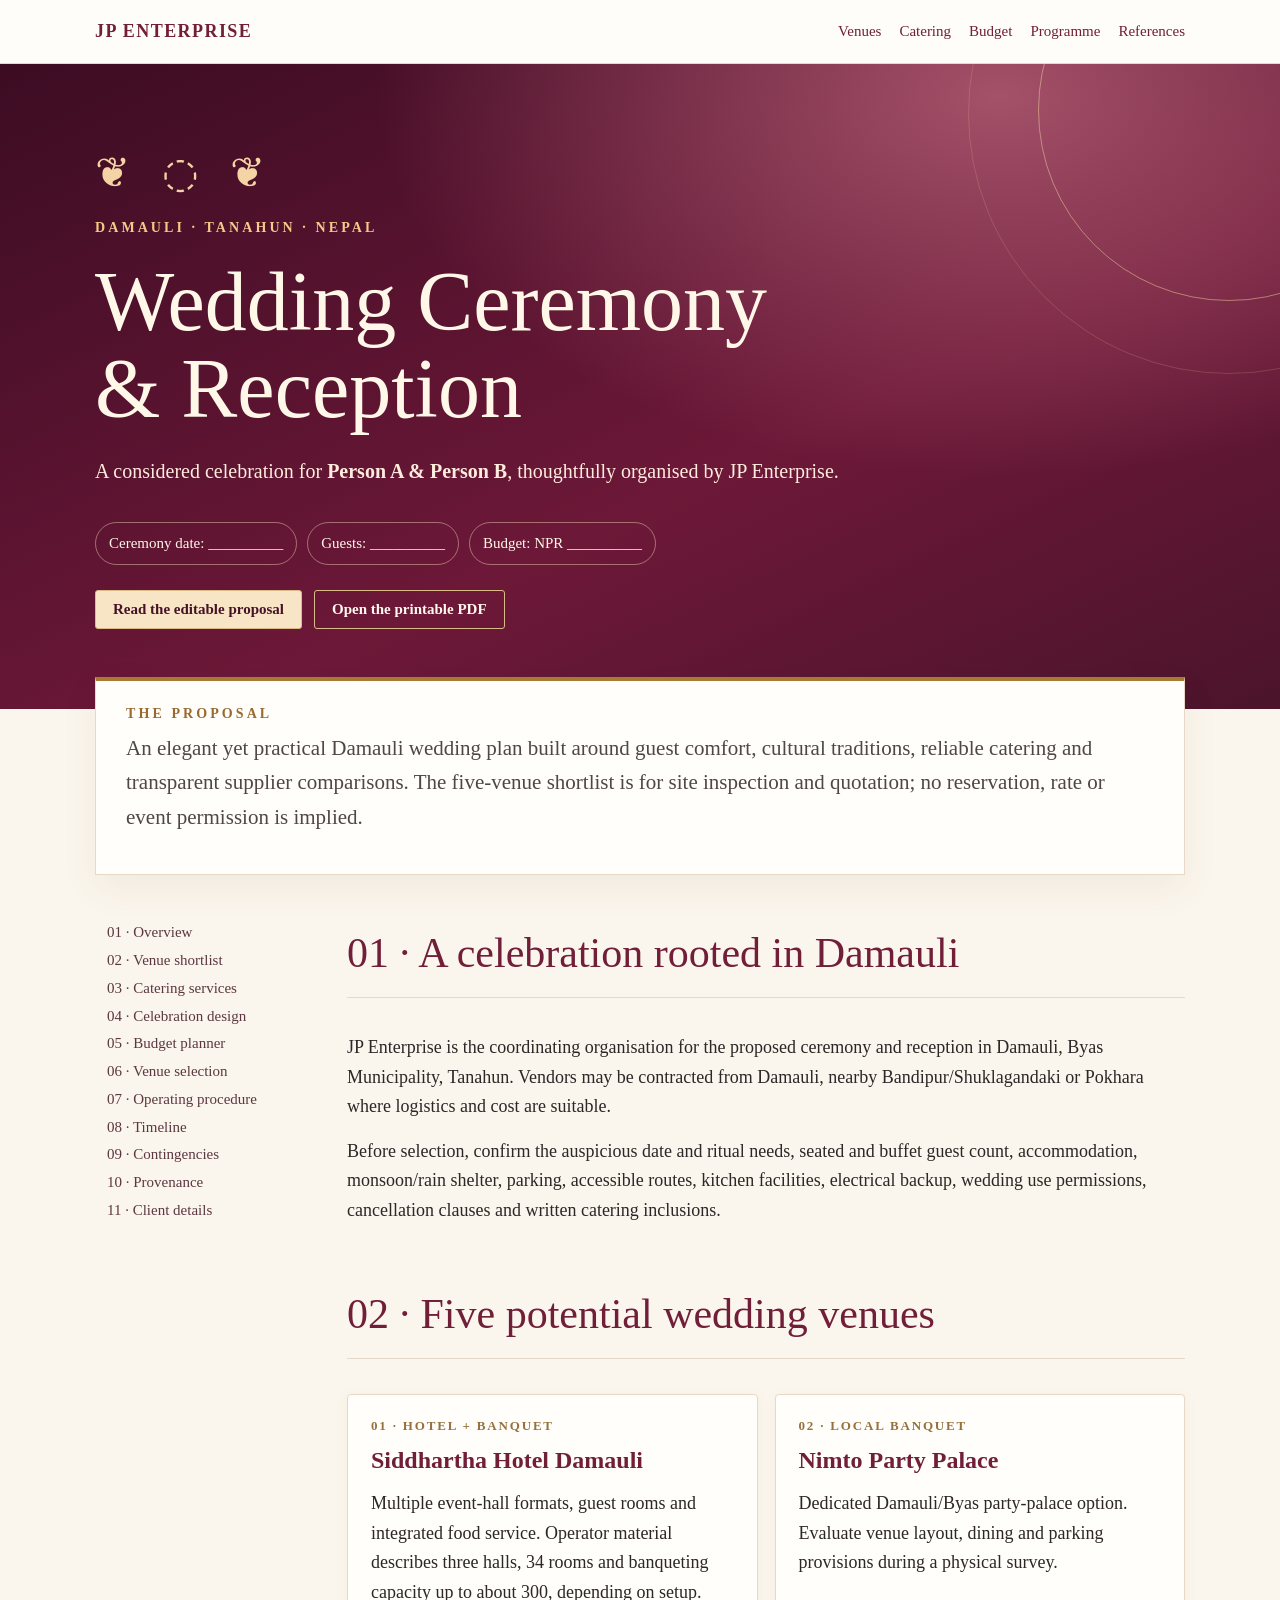
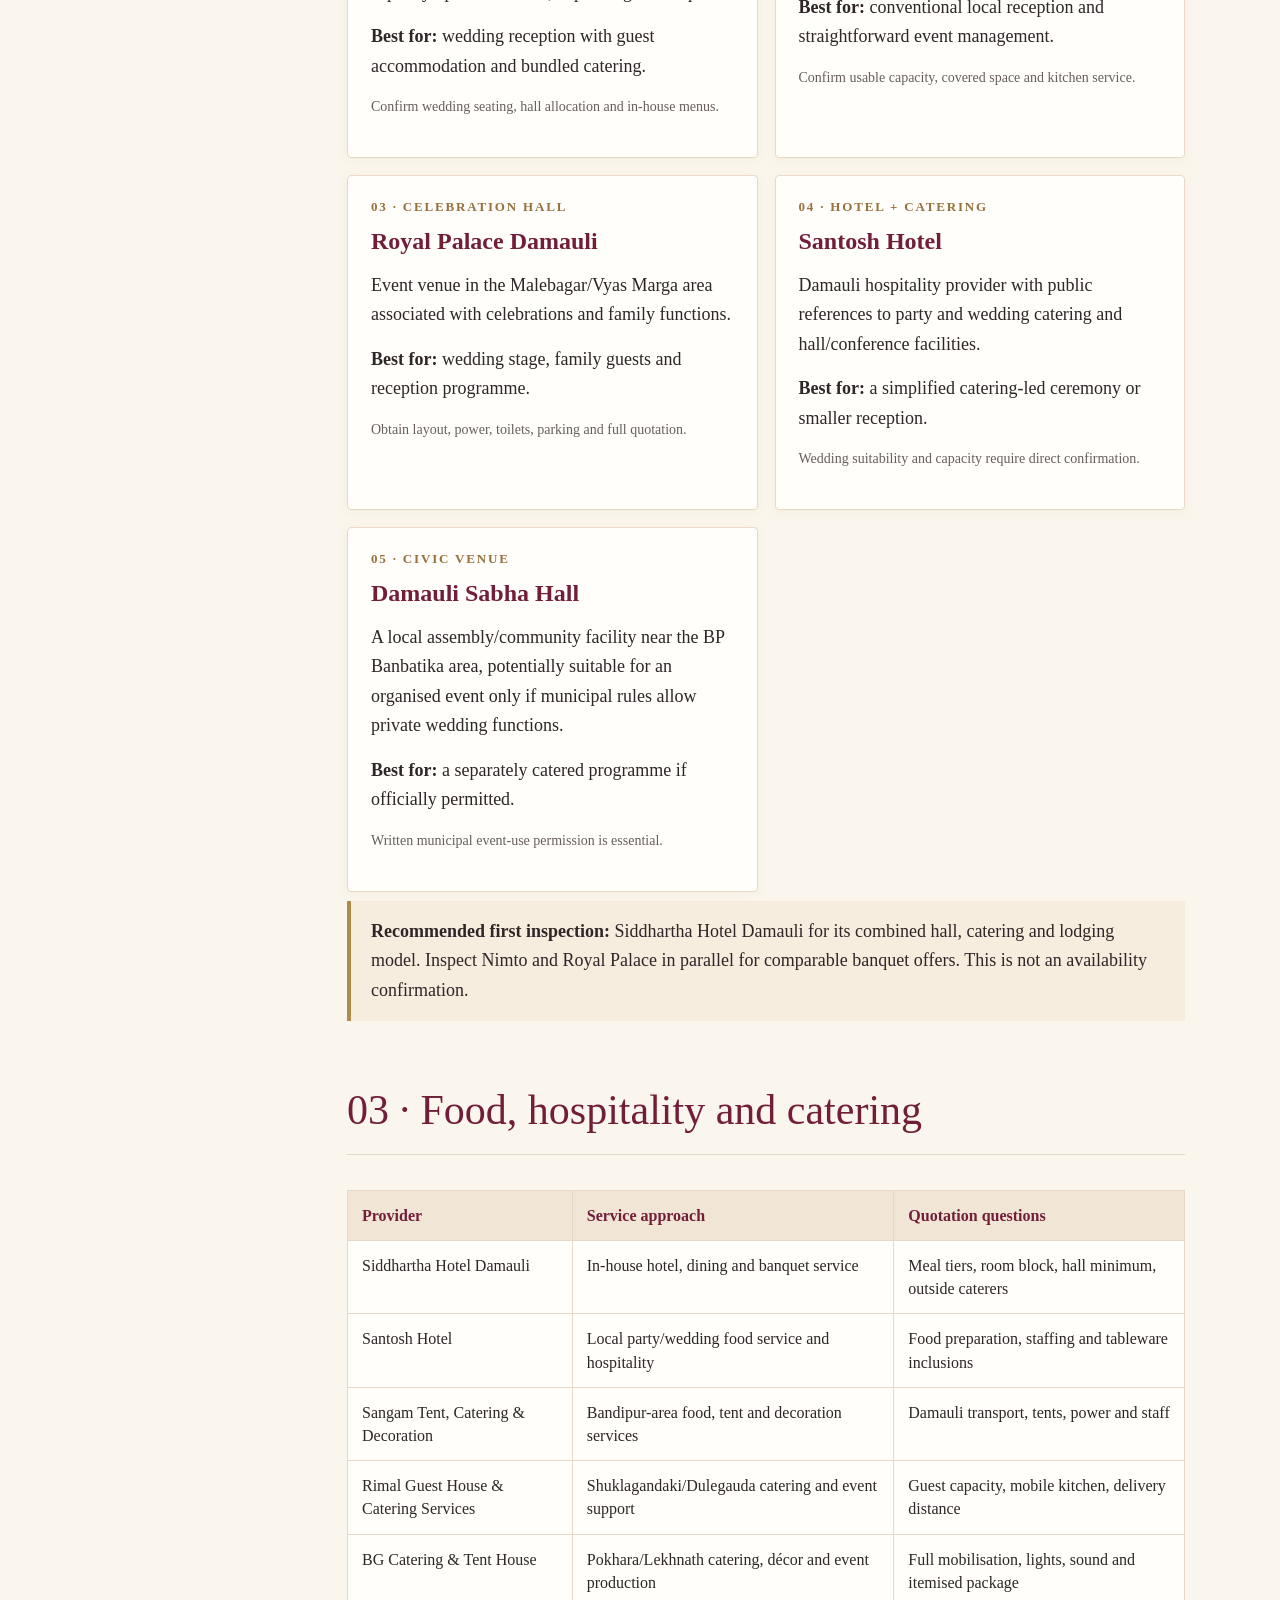
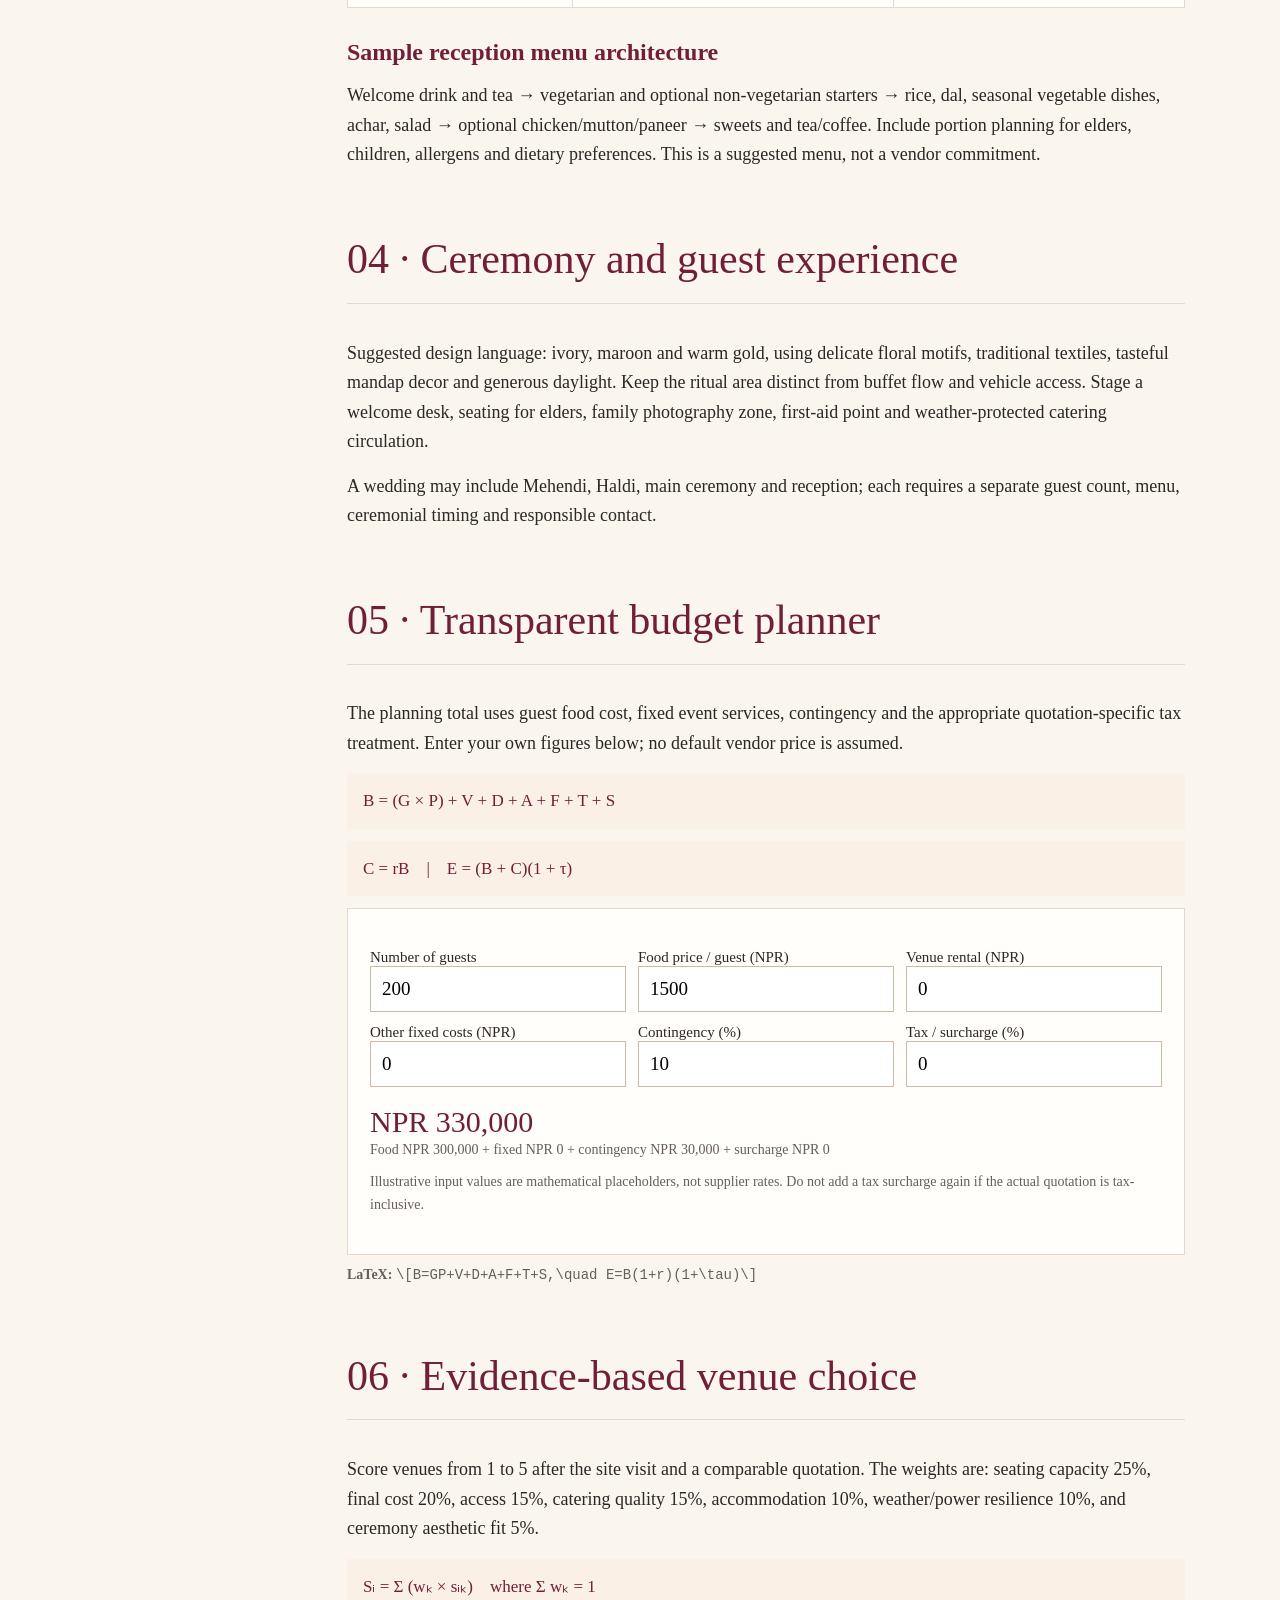
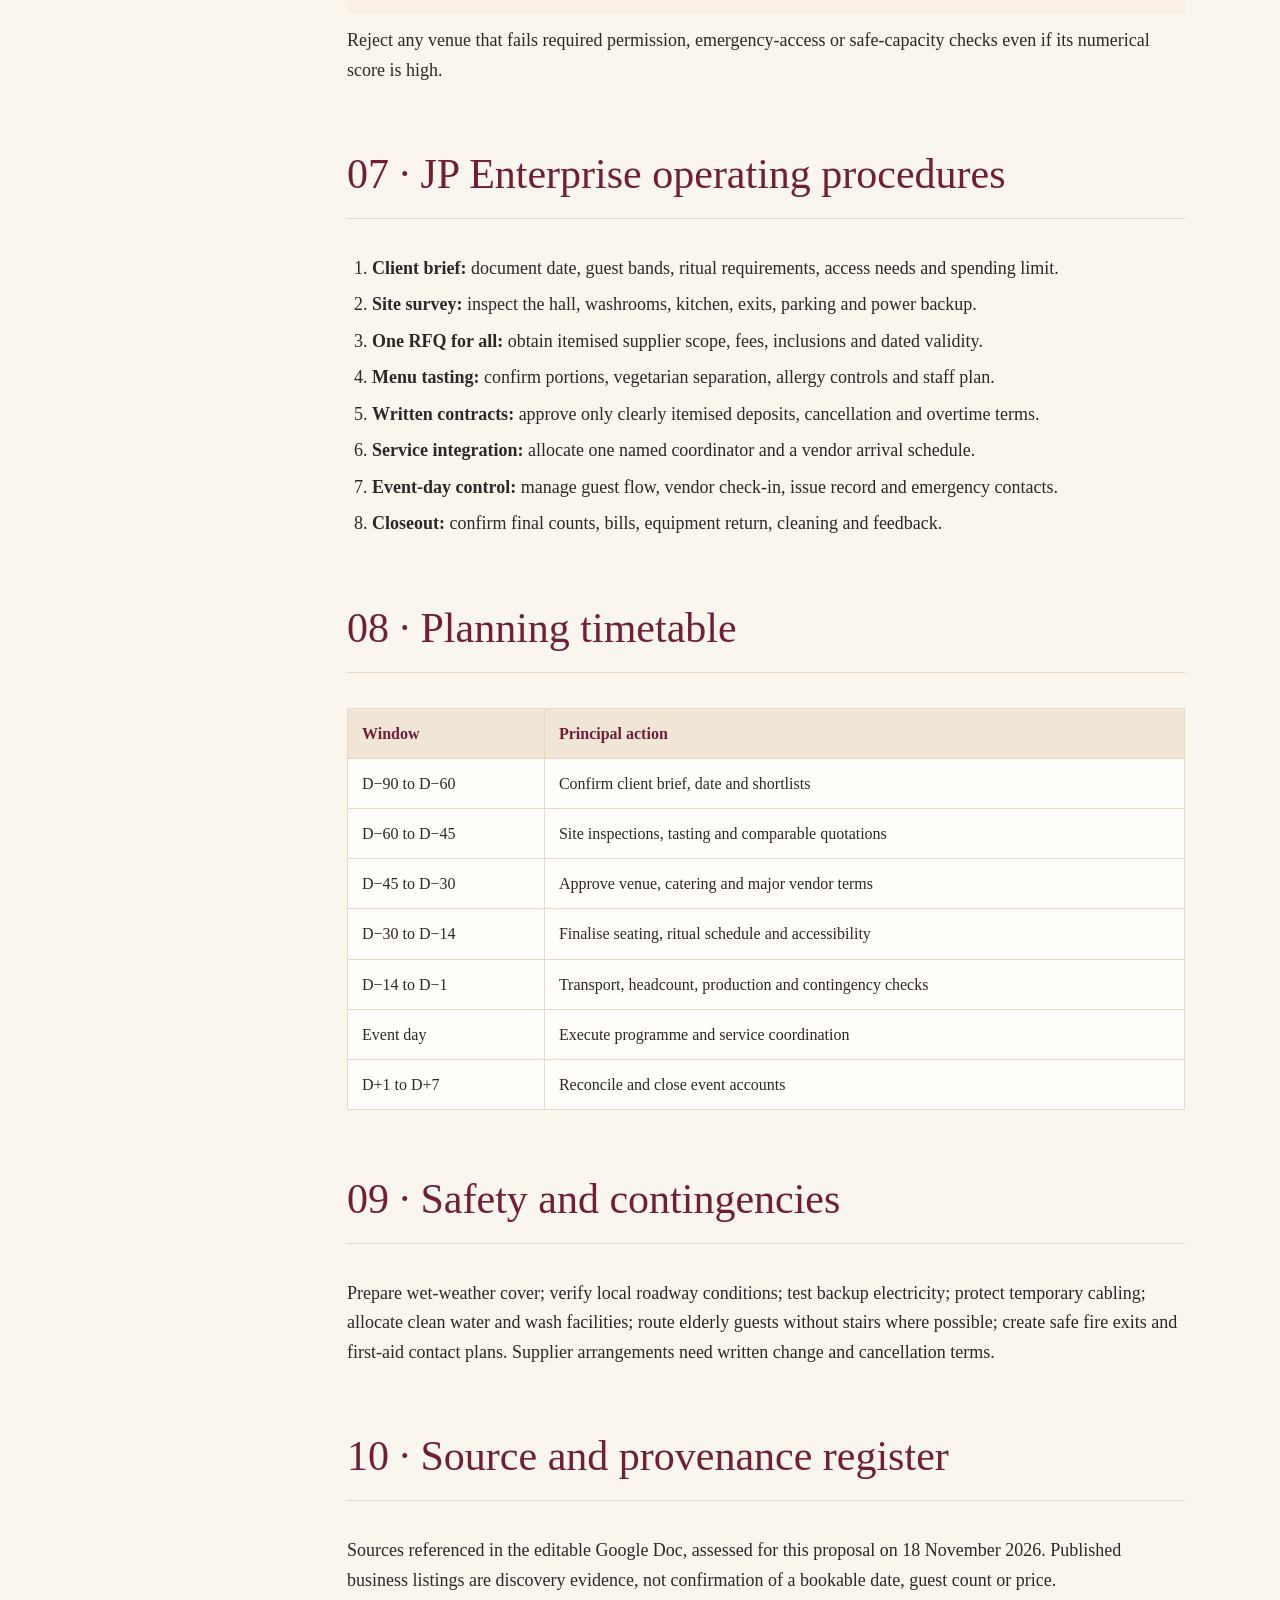
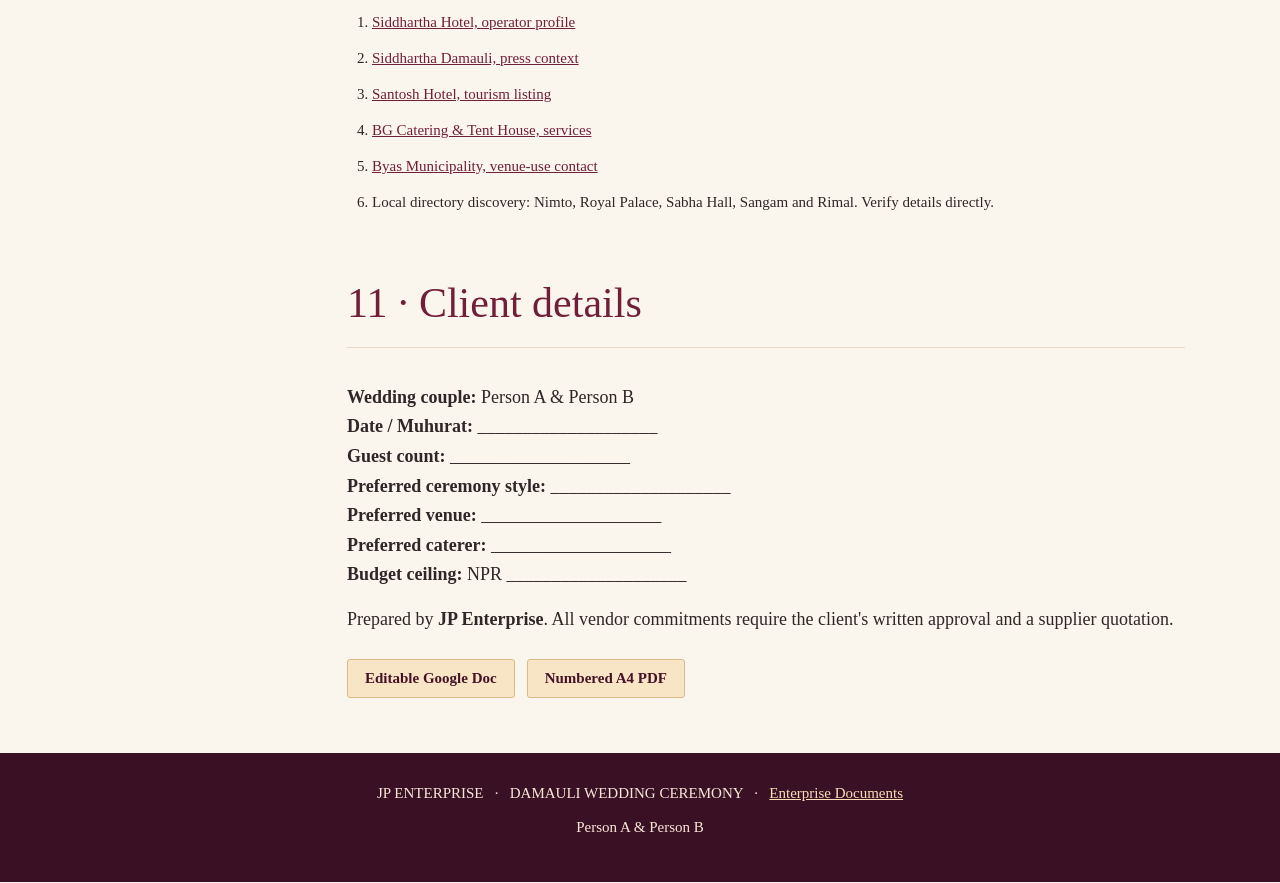
==== web/wedding-damauli/index.html @ 1206fd4c "feat(enterprise): add Damauli wedding proposal website from stable JP Enterprise Google Doc" ====
<!doctype html>
<html lang="en"><head><meta charset="utf-8"><meta name="viewport" content="width=device-width,initial-scale=1">
<title>Wedding Ceremony & Reception | Damauli • JP Enterprise</title>
<meta name="description" content="Wedding venue and catering proposal in Damauli, Tanahun, prepared by JP Enterprise. Compare five venues, catering teams, costs and ceremony arrangements.">
<style>
:root{color-scheme:light;--wine:#711e39;--wine2:#501429;--gold:#a67a34;--cream:#fbf6ed;--paper:#fffefa;--ink:#2e2627;--muted:#675e5c;--border:#e8d8c8}
*{box-sizing:border-box}html{scroll-behavior:smooth}body{margin:0;background:var(--cream);color:var(--ink);font:18px/1.64 "Times New Roman",Times,serif}
a{color:var(--wine)}a:focus-visible,button:focus-visible,input:focus-visible{outline:3px solid var(--gold);outline-offset:3px}
.wrap{max-width:1180px;margin:auto;padding:0 clamp(18px,4vw,45px)}
nav{background:#fffdf9;border-bottom:1px solid var(--border);position:sticky;top:0;z-index:4}
.nav{display:flex;align-items:center;justify-content:space-between;gap:16px;min-height:63px}.brand{font-weight:bold;color:var(--wine);text-decoration:none;letter-spacing:.08em}.navlinks{display:flex;gap:18px;flex-wrap:wrap;font-size:15px}.navlinks a{text-decoration:none}
.hero{background:radial-gradient(ellipse at 78% 5%,#a45169 0,transparent 44%),linear-gradient(155deg,#3c0c23,#6d1838 60%,#4b142b);color:#fff8e9;padding:75px 0 80px;position:relative;overflow:hidden}.hero:before,.hero:after{position:absolute;content:"";border:1px solid #e9c99b88;border-radius:50%;width:380px;height:380px;right:-140px;top:-145px}.hero:after{width:520px;height:520px;right:-210px;top:-212px;opacity:.35}
.kicker{text-transform:uppercase;letter-spacing:.22em;font:700 14px Georgia,serif;color:#f3cb87}.hero h1{font-size:clamp(44px,7vw,84px);font-weight:400;line-height:1.04;max-width:900px;margin:22px 0}.hero p{max-width:780px;font-size:20px;color:#ffecdd}.swirl{font-size:42px;color:#f4d4a5;margin:0 0 12px}.meta{margin-top:35px;display:flex;gap:10px;flex-wrap:wrap}.chip{padding:8px 13px;border:1px solid #f1d6b777;border-radius:26px;font-size:15px}
.actions{margin-top:25px;display:flex;gap:12px;flex-wrap:wrap}.btn{display:inline-block;padding:10px 17px;border:1px solid #daba87;border-radius:3px;background:#f8e5c6;color:#451326;text-decoration:none;font:700 15px Georgia,serif}.btn.ghost{background:transparent;color:#fff8ee}
main{padding-bottom:50px}.intro{background:var(--paper);border:1px solid var(--border);border-top:4px solid var(--gold);padding:25px 30px;margin:-32px auto 44px;position:relative;box-shadow:0 14px 36px #51372710}
.layout{display:grid;grid-template-columns:215px minmax(0,1fr);gap:37px}.contents{align-self:start;position:sticky;top:80px;font:15px/1.85 Georgia,serif}.contents a{display:block;color:#5c3740;text-decoration:none;border-left:2px solid transparent;padding-left:10px}.contents a:hover{border-color:var(--gold);color:var(--wine)}
section{margin-bottom:55px;scroll-margin-top:85px}h2{font-size:clamp(29px,3.8vw,42px);font-weight:normal;color:var(--wine);border-bottom:1px solid var(--border);padding-bottom:9px;margin-top:0}h3{font-size:24px;color:var(--wine);margin:0 0 7px}p{margin:9px 0 15px}.lead{font-size:21px;color:#514646}.grid{display:grid;grid-template-columns:repeat(2,minmax(0,1fr));gap:17px}.venue{background:var(--paper);padding:23px;border:1px solid var(--border);border-radius:4px;box-shadow:0 2px 12px #785b4410}.venue small{display:block;font:700 13px Georgia,serif;letter-spacing:.14em;text-transform:uppercase;color:#96703d;margin-bottom:7px}
.notice{padding:16px 20px;background:#f7eddf;border-left:4px solid #b18b4b}.table-wrap{overflow:auto}table{border-collapse:collapse;width:100%;font:16px/1.45 Georgia,serif;background:var(--paper)}th,td{text-align:left;padding:13px 14px;border:1px solid var(--border);vertical-align:top}th{background:#f1e5d6;color:var(--wine)}ul,ol{padding-left:25px}li{margin:7px 0}
.panel{background:var(--paper);border:1px solid var(--border);padding:22px}.formula{display:block;overflow-x:auto;white-space:nowrap;padding:14px 16px;margin:12px 0;background:#faf0e5;font:17px/1.6 "Times New Roman",Times,serif;color:var(--wine)}.inputs{display:grid;grid-template-columns:repeat(3,minmax(0,1fr));gap:12px;margin-top:18px}.inputs label{font:15px Georgia,serif;display:block}.inputs input{width:100%;padding:11px;border:1px solid #ceb9a5;background:#fff;font:19px "Times New Roman"}.estimate{font:30px Georgia,serif;color:var(--wine);margin-top:18px}.tiny{font-size:14px;color:var(--muted)}.source-list{font:15px/1.6 Georgia,serif;overflow-wrap:anywhere}.source-list li{margin:12px 0}
footer{background:#3a1124;color:#f8e7d8;padding:28px 0;text-align:center;font-size:15px}footer a{color:#f8dfb9}
@media(max-width:850px){.layout{grid-template-columns:1fr}.contents{position:static;display:grid;grid-template-columns:repeat(2,1fr);gap:0 9px;border-bottom:1px solid var(--border);padding-bottom:20px}.grid{grid-template-columns:1fr}}@media(max-width:540px){.navlinks{gap:9px;font-size:13px}.hero{padding:56px 0 78px}.inputs{grid-template-columns:1fr}.contents{grid-template-columns:1fr}.intro{padding:18px}}
@media print{nav,.contents,.actions,.inputs{display:none!important}.hero{background:white;color:#711e39;padding:0}.hero h1,.hero p{color:#711e39}.layout{display:block}section{break-inside:avoid}body{background:white;font-size:12pt}.venue{break-inside:avoid}.intro{margin:0 0 30px}}
</style>
</head><body>
<nav><div class="wrap nav"><a class="brand" href="../">JP ENTERPRISE</a><div class="navlinks"><a href="#venues">Venues</a><a href="#catering">Catering</a><a href="#budget">Budget</a><a href="#sops">Programme</a><a href="#sources">References</a></div></div></nav>
<header class="hero"><div class="wrap"><div class="swirl" aria-hidden="true">❦ &nbsp; ◌ &nbsp; ❦</div><div class="kicker">Damauli · Tanahun · Nepal</div><h1>Wedding Ceremony<br>&amp; Reception</h1><p>A considered celebration for <strong>Person A &amp; Person B</strong>, thoughtfully organised by JP Enterprise.</p><div class="meta"><span class="chip">Ceremony date: __________</span><span class="chip">Guests: __________</span><span class="chip">Budget: NPR __________</span></div><div class="actions"><a class="btn" href="https://docs.google.com/document/d/1GxYz6ZA9u8qZdDTRUN6_UWNuEH8xY6yRWCOe2r4svV4/edit">Read the editable proposal</a><a class="btn ghost" href="https://drive.google.com/file/d/1a5yve4fz4zWDYBy7F0AbqPX67xsBu3By/view">Open the printable PDF</a></div></div></header>
<main class="wrap"><article class="intro"><div class="kicker" style="color:#986a30">The proposal</div><p class="lead">An elegant yet practical Damauli wedding plan built around guest comfort, cultural traditions, reliable catering and transparent supplier comparisons. The five-venue shortlist is for site inspection and quotation; no reservation, rate or event permission is implied.</p></article>
<div class="layout"><aside class="contents" aria-label="Contents"><a href="#brief">01 · Overview</a><a href="#venues">02 · Venue shortlist</a><a href="#catering">03 · Catering services</a><a href="#design">04 · Celebration design</a><a href="#budget">05 · Budget planner</a><a href="#score">06 · Venue selection</a><a href="#sops">07 · Operating procedure</a><a href="#timeline">08 · Timeline</a><a href="#risks">09 · Contingencies</a><a href="#sources">10 · Provenance</a><a href="#details">11 · Client details</a></aside>
<div>
<section id="brief"><h2>01 · A celebration rooted in Damauli</h2><p>JP Enterprise is the coordinating organisation for the proposed ceremony and reception in Damauli, Byas Municipality, Tanahun. Vendors may be contracted from Damauli, nearby Bandipur/Shuklagandaki or Pokhara where logistics and cost are suitable.</p><p>Before selection, confirm the auspicious date and ritual needs, seated and buffet guest count, accommodation, monsoon/rain shelter, parking, accessible routes, kitchen facilities, electrical backup, wedding use permissions, cancellation clauses and written catering inclusions.</p></section>
<section id="venues"><h2>02 · Five potential wedding venues</h2><div class="grid">
<article class="venue"><small>01 · Hotel + banquet</small><h3>Siddhartha Hotel Damauli</h3><p>Multiple event-hall formats, guest rooms and integrated food service. Operator material describes three halls, 34 rooms and banqueting capacity up to about 300, depending on setup.</p><p><strong>Best for:</strong> wedding reception with guest accommodation and bundled catering.</p><p class="tiny">Confirm wedding seating, hall allocation and in-house menus.</p></article>
<article class="venue"><small>02 · Local banquet</small><h3>Nimto Party Palace</h3><p>Dedicated Damauli/Byas party-palace option. Evaluate venue layout, dining and parking provisions during a physical survey.</p><p><strong>Best for:</strong> conventional local reception and straightforward event management.</p><p class="tiny">Confirm usable capacity, covered space and kitchen service.</p></article>
<article class="venue"><small>03 · Celebration hall</small><h3>Royal Palace Damauli</h3><p>Event venue in the Malebagar/Vyas Marga area associated with celebrations and family functions.</p><p><strong>Best for:</strong> wedding stage, family guests and reception programme.</p><p class="tiny">Obtain layout, power, toilets, parking and full quotation.</p></article>
<article class="venue"><small>04 · Hotel + catering</small><h3>Santosh Hotel</h3><p>Damauli hospitality provider with public references to party and wedding catering and hall/conference facilities.</p><p><strong>Best for:</strong> a simplified catering-led ceremony or smaller reception.</p><p class="tiny">Wedding suitability and capacity require direct confirmation.</p></article>
<article class="venue"><small>05 · Civic venue</small><h3>Damauli Sabha Hall</h3><p>A local assembly/community facility near the BP Banbatika area, potentially suitable for an organised event only if municipal rules allow private wedding functions.</p><p><strong>Best for:</strong> a separately catered programme if officially permitted.</p><p class="tiny">Written municipal event-use permission is essential.</p></article>
</div><p class="notice"><strong>Recommended first inspection:</strong> Siddhartha Hotel Damauli for its combined hall, catering and lodging model. Inspect Nimto and Royal Palace in parallel for comparable banquet offers. This is not an availability confirmation.</p></section>
<section id="catering"><h2>03 · Food, hospitality and catering</h2><div class="table-wrap"><table><thead><tr><th>Provider</th><th>Service approach</th><th>Quotation questions</th></tr></thead><tbody><tr><td>Siddhartha Hotel Damauli</td><td>In-house hotel, dining and banquet service</td><td>Meal tiers, room block, hall minimum, outside caterers</td></tr><tr><td>Santosh Hotel</td><td>Local party/wedding food service and hospitality</td><td>Food preparation, staffing and tableware inclusions</td></tr><tr><td>Sangam Tent, Catering & Decoration</td><td>Bandipur-area food, tent and decoration services</td><td>Damauli transport, tents, power and staff</td></tr><tr><td>Rimal Guest House & Catering Services</td><td>Shuklagandaki/Dulegauda catering and event support</td><td>Guest capacity, mobile kitchen, delivery distance</td></tr><tr><td>BG Catering & Tent House</td><td>Pokhara/Lekhnath catering, décor and event production</td><td>Full mobilisation, lights, sound and itemised package</td></tr></tbody></table></div><h3 style="margin-top:25px">Sample reception menu architecture</h3><p>Welcome drink and tea → vegetarian and optional non-vegetarian starters → rice, dal, seasonal vegetable dishes, achar, salad → optional chicken/mutton/paneer → sweets and tea/coffee. Include portion planning for elders, children, allergens and dietary preferences. This is a suggested menu, not a vendor commitment.</p></section>
<section id="design"><h2>04 · Ceremony and guest experience</h2><p>Suggested design language: ivory, maroon and warm gold, using delicate floral motifs, traditional textiles, tasteful mandap decor and generous daylight. Keep the ritual area distinct from buffet flow and vehicle access. Stage a welcome desk, seating for elders, family photography zone, first-aid point and weather-protected catering circulation.</p><p>A wedding may include Mehendi, Haldi, main ceremony and reception; each requires a separate guest count, menu, ceremonial timing and responsible contact.</p></section>
<section id="budget"><h2>05 · Transparent budget planner</h2><p>The planning total uses guest food cost, fixed event services, contingency and the appropriate quotation-specific tax treatment. Enter your own figures below; no default vendor price is assumed.</p><div class="formula">B = (G × P) + V + D + A + F + T + S</div><div class="formula">C = rB &nbsp;&nbsp; | &nbsp;&nbsp; E = (B + C)(1 + τ)</div>
<div class="panel"><div class="inputs"><label>Number of guests<input id="guests" type="number" min="0" step="1" value="200"></label><label>Food price / guest (NPR)<input id="food" type="number" min="0" step="50" value="1500"></label><label>Venue rental (NPR)<input id="venue" type="number" min="0" step="1000" value="0"></label><label>Other fixed costs (NPR)<input id="other" type="number" min="0" step="1000" value="0"></label><label>Contingency (%)<input id="contingency" type="number" min="0" max="100" step="1" value="10"></label><label>Tax / surcharge (%)<input id="tax" type="number" min="0" max="100" step="1" value="0"></label></div><div class="estimate" id="estimate" aria-live="polite">NPR 330,000</div><div id="breakdown" class="tiny">Planning calculation only</div><p class="tiny">Illustrative input values are mathematical placeholders, not supplier rates. Do not add a tax surcharge again if the actual quotation is tax-inclusive.</p></div>
<p class="tiny"><strong>LaTeX:</strong> <code>\[B=GP+V+D+A+F+T+S,\quad E=B(1+r)(1+\tau)\]</code></p></section>
<section id="score"><h2>06 · Evidence-based venue choice</h2><p>Score venues from 1 to 5 after the site visit and a comparable quotation. The weights are: seating capacity 25%, final cost 20%, access 15%, catering quality 15%, accommodation 10%, weather/power resilience 10%, and ceremony aesthetic fit 5%.</p><div class="formula">Sᵢ = Σ (wₖ × sᵢₖ) &nbsp;&nbsp; where Σ wₖ = 1</div><p>Reject any venue that fails required permission, emergency-access or safe-capacity checks even if its numerical score is high.</p></section>
<section id="sops"><h2>07 · JP Enterprise operating procedures</h2><ol><li><strong>Client brief:</strong> document date, guest bands, ritual requirements, access needs and spending limit.</li><li><strong>Site survey:</strong> inspect the hall, washrooms, kitchen, exits, parking and power backup.</li><li><strong>One RFQ for all:</strong> obtain itemised supplier scope, fees, inclusions and dated validity.</li><li><strong>Menu tasting:</strong> confirm portions, vegetarian separation, allergy controls and staff plan.</li><li><strong>Written contracts:</strong> approve only clearly itemised deposits, cancellation and overtime terms.</li><li><strong>Service integration:</strong> allocate one named coordinator and a vendor arrival schedule.</li><li><strong>Event-day control:</strong> manage guest flow, vendor check-in, issue record and emergency contacts.</li><li><strong>Closeout:</strong> confirm final counts, bills, equipment return, cleaning and feedback.</li></ol></section>
<section id="timeline"><h2>08 · Planning timetable</h2><div class="table-wrap"><table><thead><tr><th>Window</th><th>Principal action</th></tr></thead><tbody><tr><td>D−90 to D−60</td><td>Confirm client brief, date and shortlists</td></tr><tr><td>D−60 to D−45</td><td>Site inspections, tasting and comparable quotations</td></tr><tr><td>D−45 to D−30</td><td>Approve venue, catering and major vendor terms</td></tr><tr><td>D−30 to D−14</td><td>Finalise seating, ritual schedule and accessibility</td></tr><tr><td>D−14 to D−1</td><td>Transport, headcount, production and contingency checks</td></tr><tr><td>Event day</td><td>Execute programme and service coordination</td></tr><tr><td>D+1 to D+7</td><td>Reconcile and close event accounts</td></tr></tbody></table></div></section>
<section id="risks"><h2>09 · Safety and contingencies</h2><p>Prepare wet-weather cover; verify local roadway conditions; test backup electricity; protect temporary cabling; allocate clean water and wash facilities; route elderly guests without stairs where possible; create safe fire exits and first-aid contact plans. Supplier arrangements need written change and cancellation terms.</p></section>
<section id="sources"><h2>10 · Source and provenance register</h2><p>Sources referenced in the editable Google Doc, assessed for this proposal on 18 November 2026. Published business listings are discovery evidence, not confirmation of a bookable date, guest count or price.</p><ol class="source-list"><li><a href="https://apexhospitality.com.np/hospitality/siddhartha">Siddhartha Hotel, operator profile</a></li><li><a href="https://risingnepaldaily.com/news/48886">Siddhartha Damauli, press context</a></li><li><a href="https://yopoho.com/tourism/display.php?iid=1002054">Santosh Hotel, tourism listing</a></li><li><a href="https://www.bgcateringandtenthouse.com.np/">BG Catering & Tent House, services</a></li><li><a href="https://vyasmun.gov.np/en/content/contact">Byas Municipality, venue-use contact</a></li><li>Local directory discovery: Nimto, Royal Palace, Sabha Hall, Sangam and Rimal. Verify details directly.</li></ol></section>
<section id="details"><h2>11 · Client details</h2><p><strong>Wedding couple:</strong> Person A &amp; Person B<br><strong>Date / Muhurat:</strong> ____________________<br><strong>Guest count:</strong> ____________________<br><strong>Preferred ceremony style:</strong> ____________________<br><strong>Preferred venue:</strong> ____________________<br><strong>Preferred caterer:</strong> ____________________<br><strong>Budget ceiling:</strong> NPR ____________________</p><p>Prepared by <strong>JP Enterprise</strong>. All vendor commitments require the client's written approval and a supplier quotation.</p><div class="actions"><a class="btn" href="https://docs.google.com/document/d/1GxYz6ZA9u8qZdDTRUN6_UWNuEH8xY6yRWCOe2r4svV4/edit">Editable Google Doc</a><a class="btn" href="https://drive.google.com/file/d/1a5yve4fz4zWDYBy7F0AbqPX67xsBu3By/view">Numbered A4 PDF</a></div></section>
</div></div>
</main>
<footer><div class="wrap">JP ENTERPRISE &nbsp; · &nbsp; DAMAULI WEDDING CEREMONY &nbsp; · &nbsp; <a href="../">Enterprise Documents</a><p>Person A &amp; Person B</p></div></footer>
<script>
(function(){var ids=['guests','food','venue','other','contingency','tax'];function refresh(){var v={};ids.forEach(function(x){v[x]=Math.max(0,Number(document.getElementById(x).value)||0)});var food=v.guests*v.food,base=food+v.venue+v.other,cont=base*v.contingency/100,tax=(base+cont)*v.tax/100,total=base+cont+tax;var f=new Intl.NumberFormat('en-NP',{maximumFractionDigits:0});document.getElementById('estimate').textContent='NPR '+f.format(total);document.getElementById('breakdown').textContent='Food NPR '+f.format(food)+' + fixed NPR '+f.format(v.venue+v.other)+' + contingency NPR '+f.format(cont)+' + surcharge NPR '+f.format(tax)}ids.forEach(function(x){document.getElementById(x).addEventListener('input',refresh)});refresh()})();
</script></body></html>
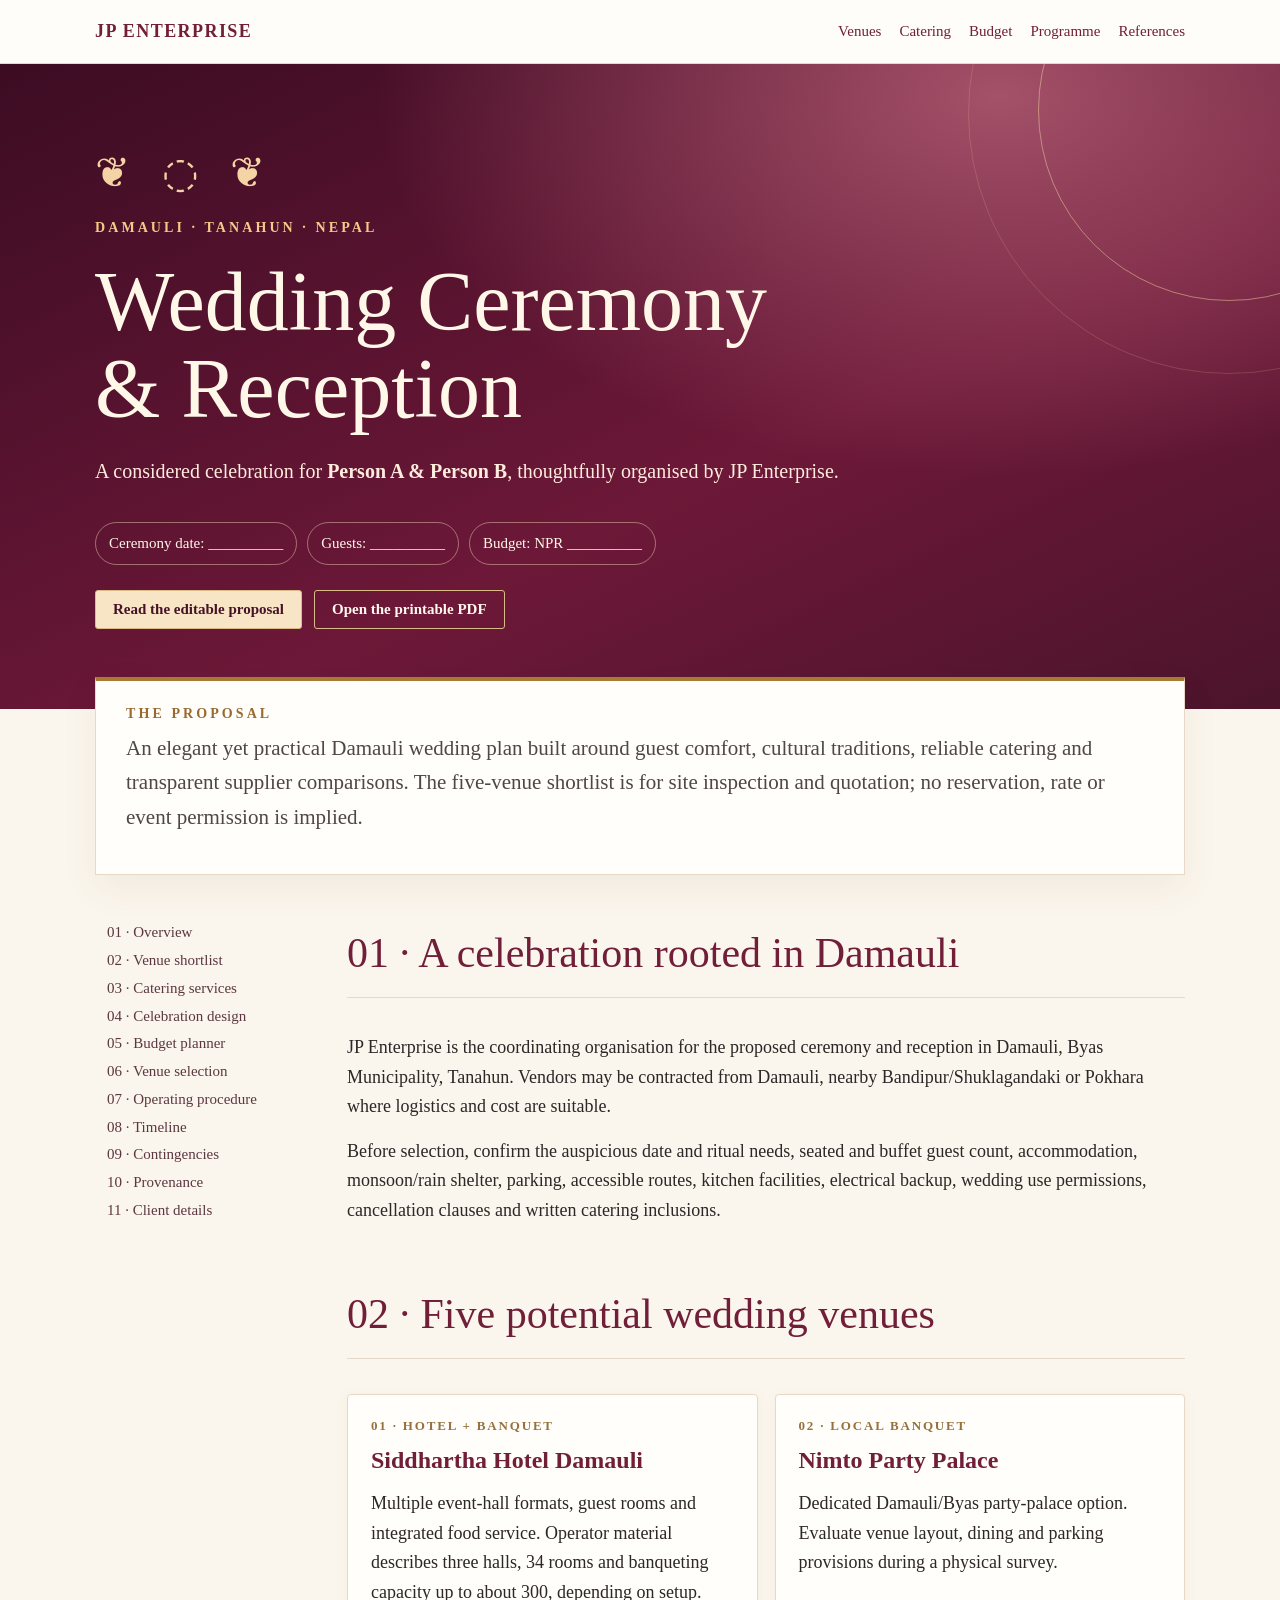
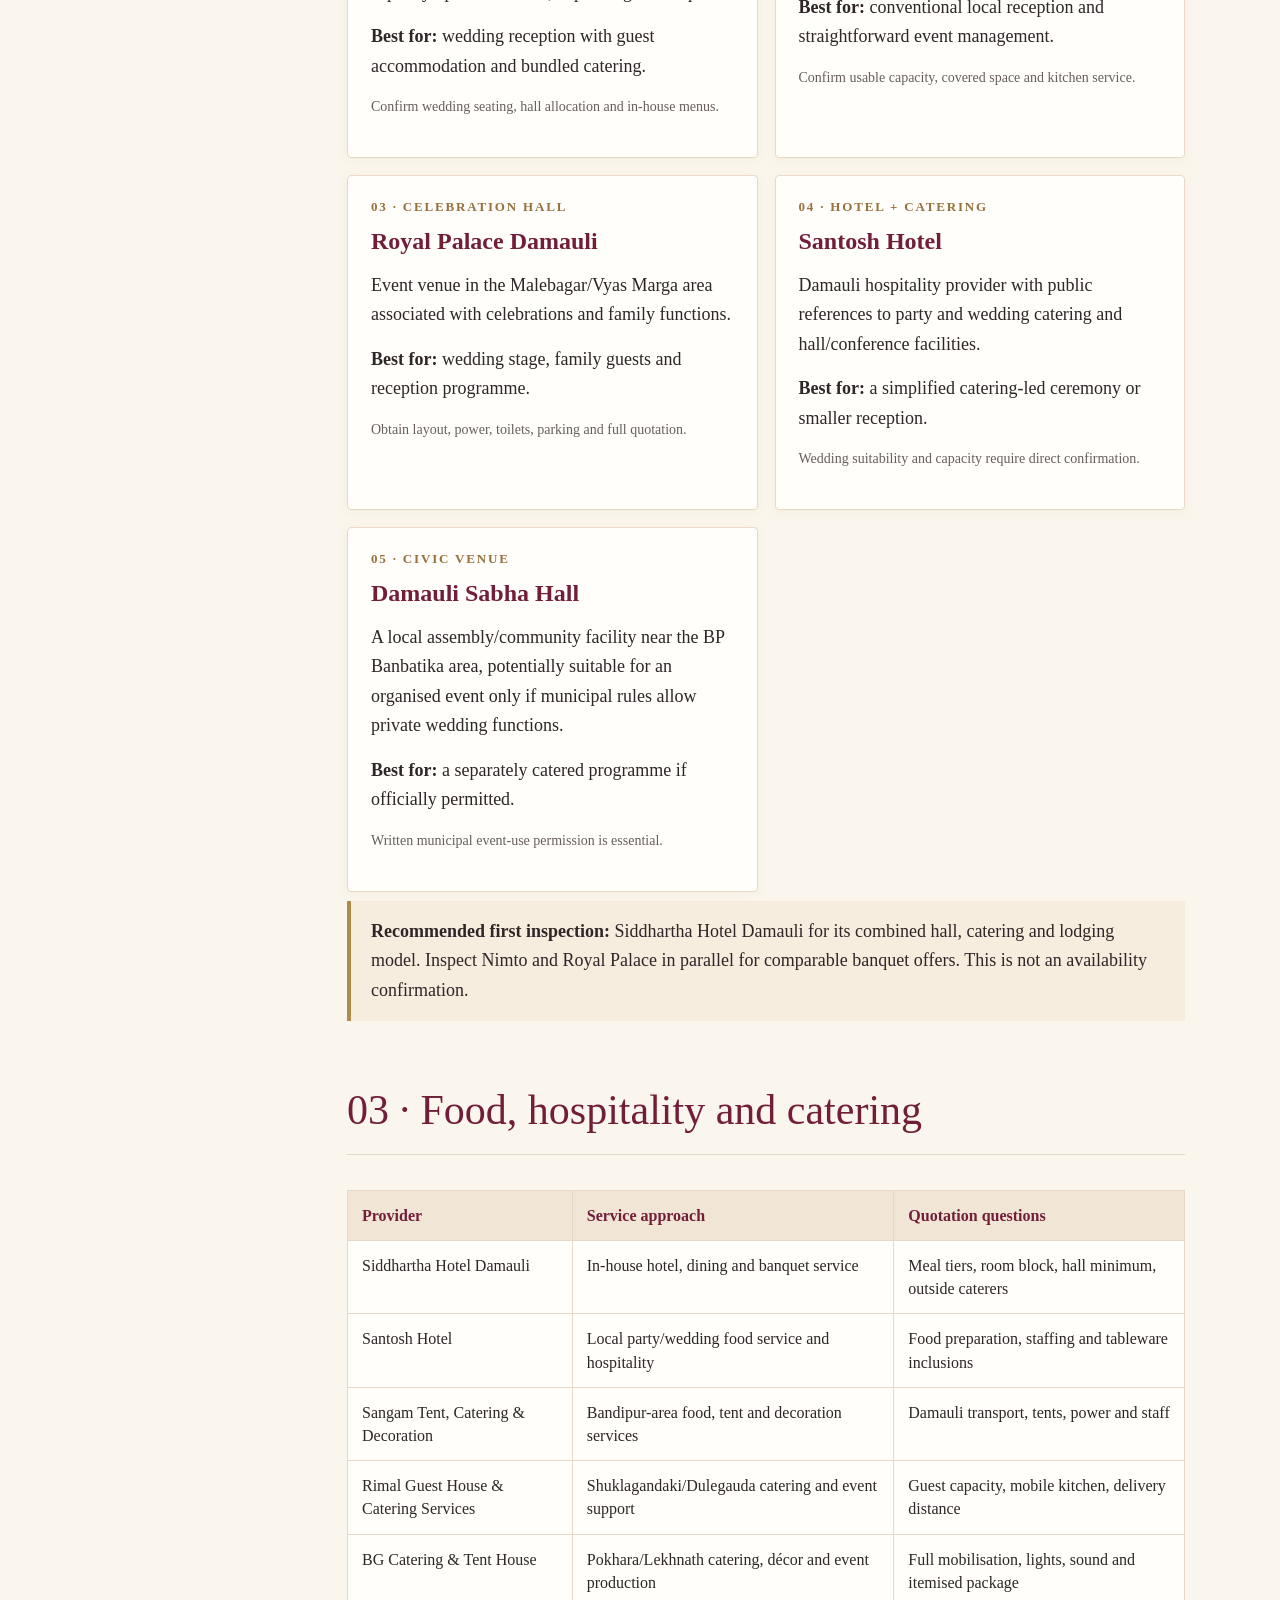
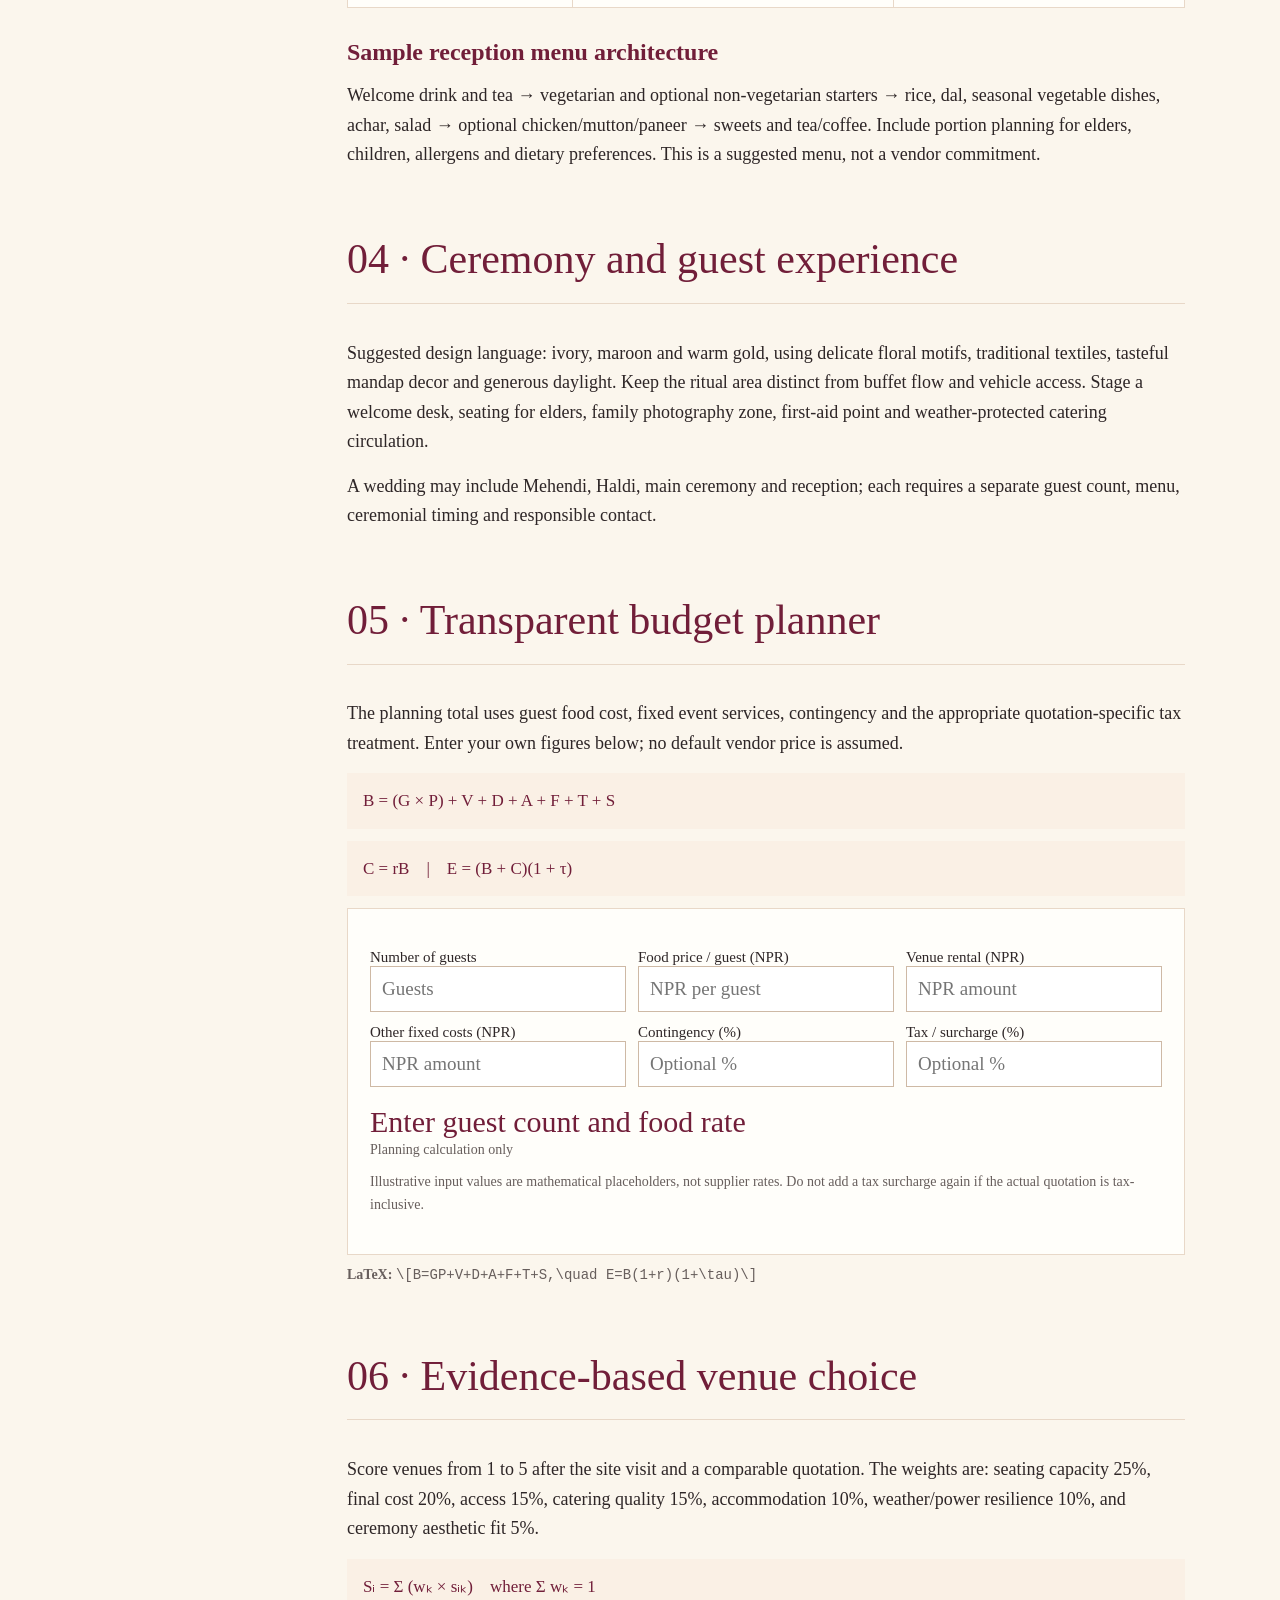
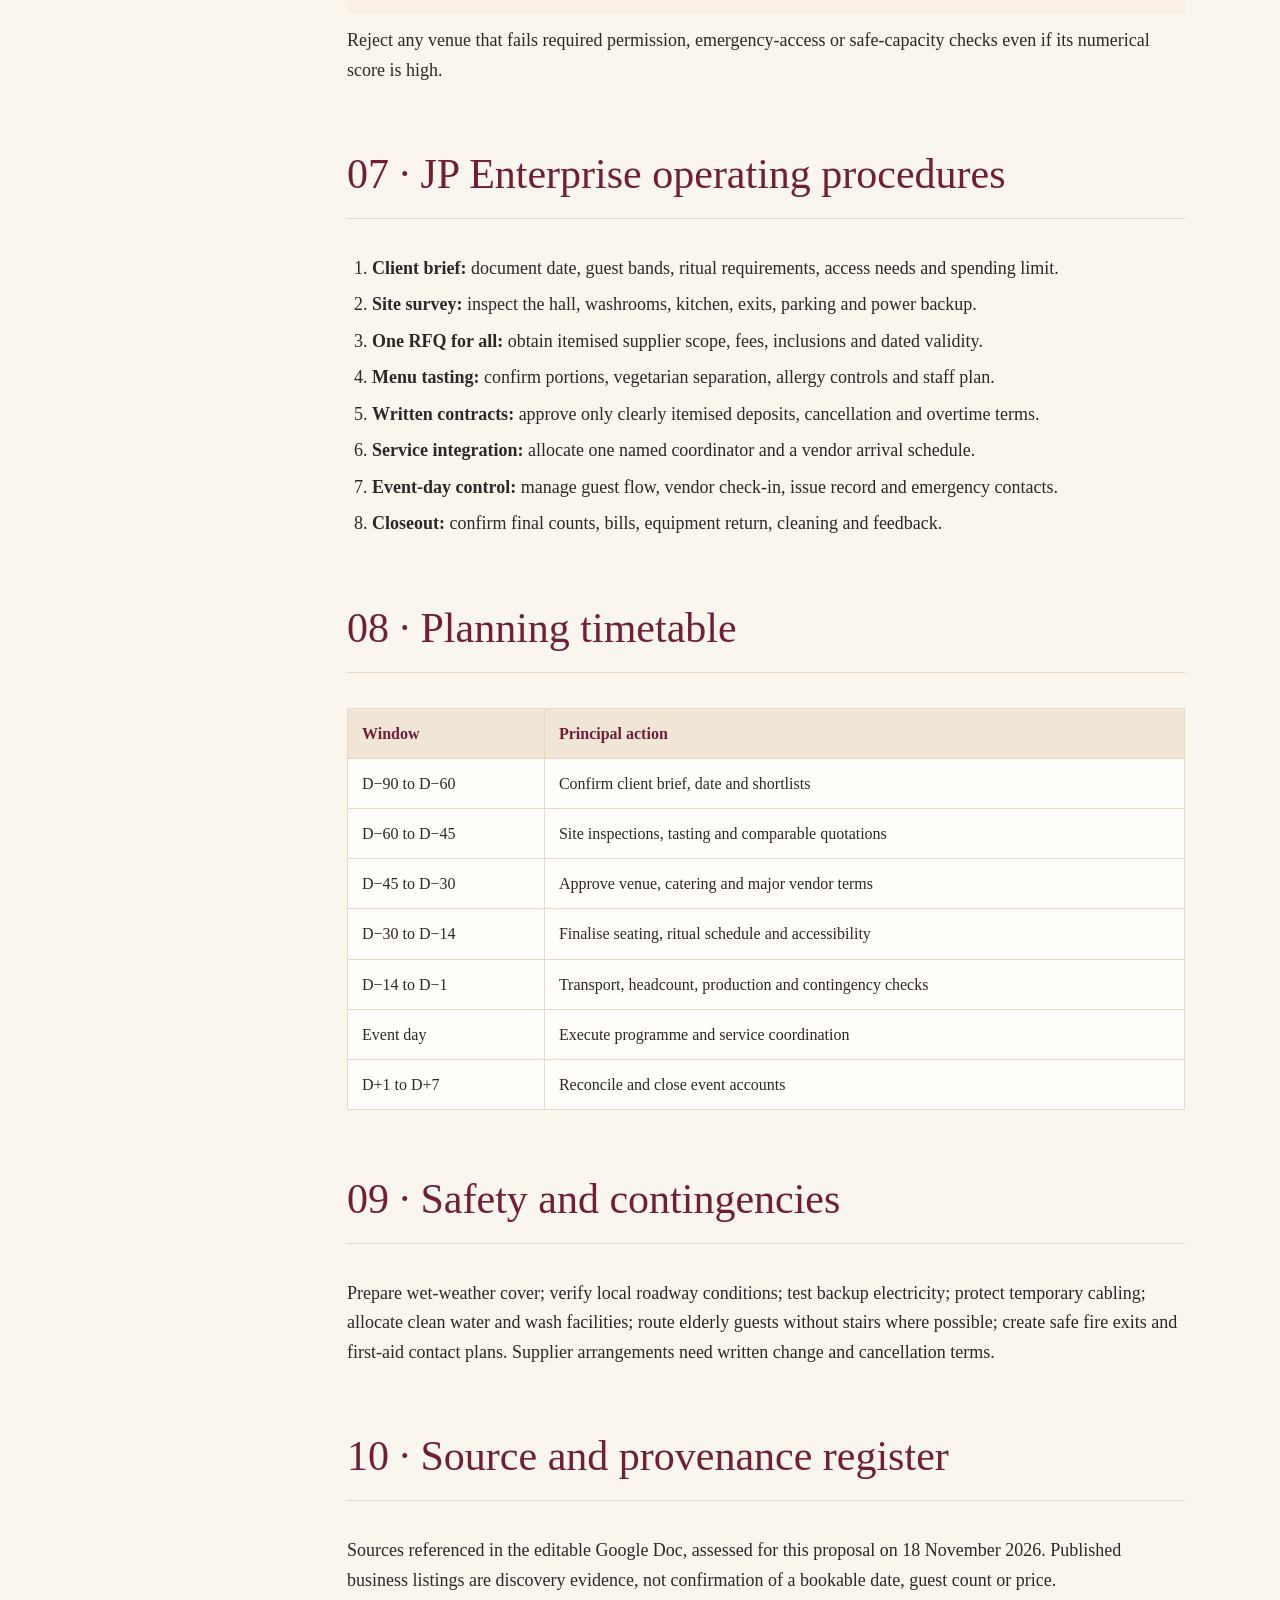
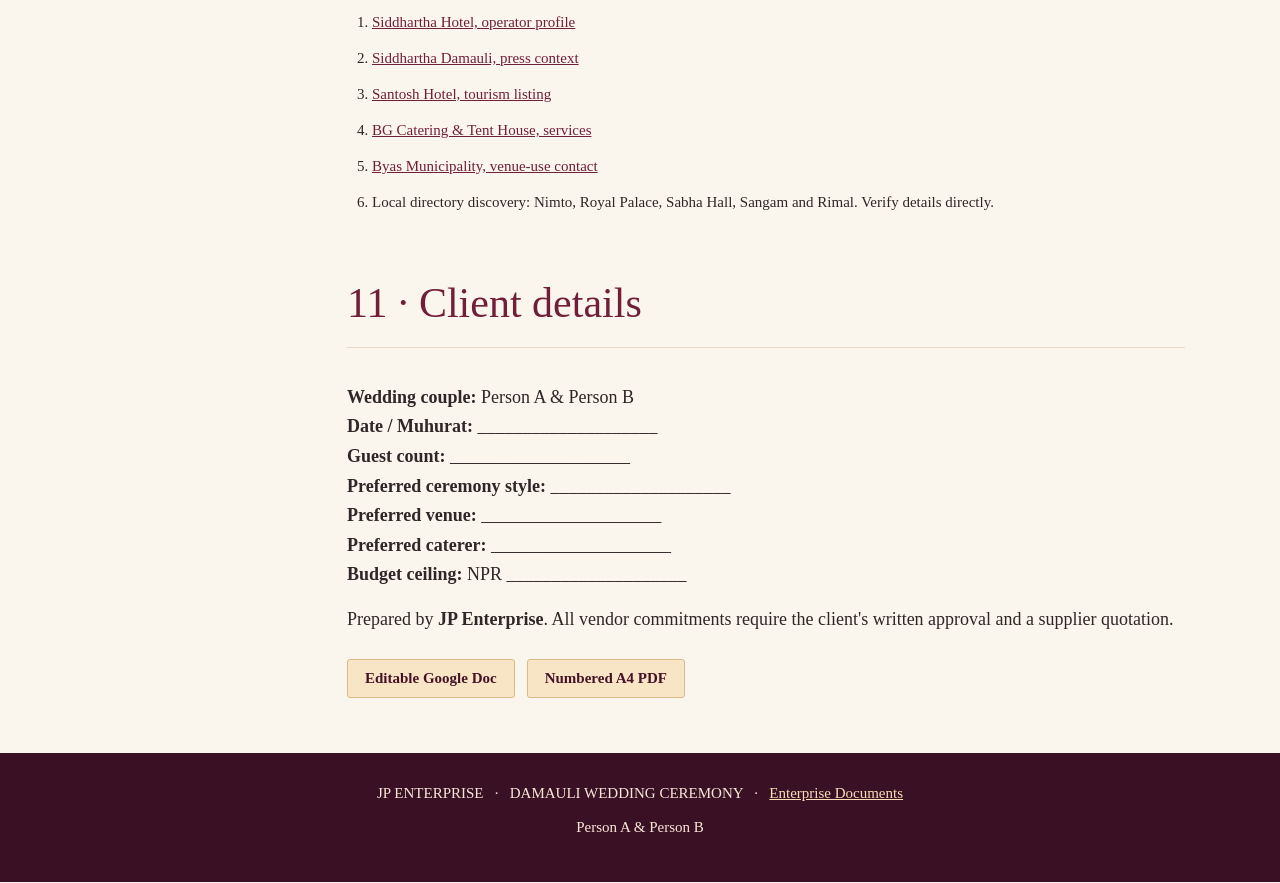
==== commit 0ade7d27: "fix(wedding): keep all guest counts and supplier prices blank until entered" ====
--- a/web/wedding-damauli/index.html
+++ b/web/wedding-damauli/index.html
@@ -38,7 +38,7 @@
 <section id="catering"><h2>03 · Food, hospitality and catering</h2><div class="table-wrap"><table><thead><tr><th>Provider</th><th>Service approach</th><th>Quotation questions</th></tr></thead><tbody><tr><td>Siddhartha Hotel Damauli</td><td>In-house hotel, dining and banquet service</td><td>Meal tiers, room block, hall minimum, outside caterers</td></tr><tr><td>Santosh Hotel</td><td>Local party/wedding food service and hospitality</td><td>Food preparation, staffing and tableware inclusions</td></tr><tr><td>Sangam Tent, Catering & Decoration</td><td>Bandipur-area food, tent and decoration services</td><td>Damauli transport, tents, power and staff</td></tr><tr><td>Rimal Guest House & Catering Services</td><td>Shuklagandaki/Dulegauda catering and event support</td><td>Guest capacity, mobile kitchen, delivery distance</td></tr><tr><td>BG Catering & Tent House</td><td>Pokhara/Lekhnath catering, décor and event production</td><td>Full mobilisation, lights, sound and itemised package</td></tr></tbody></table></div><h3 style="margin-top:25px">Sample reception menu architecture</h3><p>Welcome drink and tea → vegetarian and optional non-vegetarian starters → rice, dal, seasonal vegetable dishes, achar, salad → optional chicken/mutton/paneer → sweets and tea/coffee. Include portion planning for elders, children, allergens and dietary preferences. This is a suggested menu, not a vendor commitment.</p></section>
 <section id="design"><h2>04 · Ceremony and guest experience</h2><p>Suggested design language: ivory, maroon and warm gold, using delicate floral motifs, traditional textiles, tasteful mandap decor and generous daylight. Keep the ritual area distinct from buffet flow and vehicle access. Stage a welcome desk, seating for elders, family photography zone, first-aid point and weather-protected catering circulation.</p><p>A wedding may include Mehendi, Haldi, main ceremony and reception; each requires a separate guest count, menu, ceremonial timing and responsible contact.</p></section>
 <section id="budget"><h2>05 · Transparent budget planner</h2><p>The planning total uses guest food cost, fixed event services, contingency and the appropriate quotation-specific tax treatment. Enter your own figures below; no default vendor price is assumed.</p><div class="formula">B = (G × P) + V + D + A + F + T + S</div><div class="formula">C = rB &nbsp;&nbsp; | &nbsp;&nbsp; E = (B + C)(1 + τ)</div>
-<div class="panel"><div class="inputs"><label>Number of guests<input id="guests" type="number" min="0" step="1" value="200"></label><label>Food price / guest (NPR)<input id="food" type="number" min="0" step="50" value="1500"></label><label>Venue rental (NPR)<input id="venue" type="number" min="0" step="1000" value="0"></label><label>Other fixed costs (NPR)<input id="other" type="number" min="0" step="1000" value="0"></label><label>Contingency (%)<input id="contingency" type="number" min="0" max="100" step="1" value="10"></label><label>Tax / surcharge (%)<input id="tax" type="number" min="0" max="100" step="1" value="0"></label></div><div class="estimate" id="estimate" aria-live="polite">NPR 330,000</div><div id="breakdown" class="tiny">Planning calculation only</div><p class="tiny">Illustrative input values are mathematical placeholders, not supplier rates. Do not add a tax surcharge again if the actual quotation is tax-inclusive.</p></div>
+<div class="panel"><div class="inputs"><label>Number of guests<input id="guests" type="number" min="0" step="1" placeholder="Guests"></label><label>Food price / guest (NPR)<input id="food" type="number" min="0" step="50" placeholder="NPR per guest"></label><label>Venue rental (NPR)<input id="venue" type="number" min="0" step="1000" placeholder="NPR amount"></label><label>Other fixed costs (NPR)<input id="other" type="number" min="0" step="1000" placeholder="NPR amount"></label><label>Contingency (%)<input id="contingency" type="number" min="0" max="100" step="1" placeholder="Optional %"></label><label>Tax / surcharge (%)<input id="tax" type="number" min="0" max="100" step="1" placeholder="Optional %"></label></div><div class="estimate" id="estimate" aria-live="polite">Enter guest count and food rate</div><div id="breakdown" class="tiny">Planning calculation only</div><p class="tiny">Illustrative input values are mathematical placeholders, not supplier rates. Do not add a tax surcharge again if the actual quotation is tax-inclusive.</p></div>
 <p class="tiny"><strong>LaTeX:</strong> <code>\[B=GP+V+D+A+F+T+S,\quad E=B(1+r)(1+\tau)\]</code></p></section>
 <section id="score"><h2>06 · Evidence-based venue choice</h2><p>Score venues from 1 to 5 after the site visit and a comparable quotation. The weights are: seating capacity 25%, final cost 20%, access 15%, catering quality 15%, accommodation 10%, weather/power resilience 10%, and ceremony aesthetic fit 5%.</p><div class="formula">Sᵢ = Σ (wₖ × sᵢₖ) &nbsp;&nbsp; where Σ wₖ = 1</div><p>Reject any venue that fails required permission, emergency-access or safe-capacity checks even if its numerical score is high.</p></section>
 <section id="sops"><h2>07 · JP Enterprise operating procedures</h2><ol><li><strong>Client brief:</strong> document date, guest bands, ritual requirements, access needs and spending limit.</li><li><strong>Site survey:</strong> inspect the hall, washrooms, kitchen, exits, parking and power backup.</li><li><strong>One RFQ for all:</strong> obtain itemised supplier scope, fees, inclusions and dated validity.</li><li><strong>Menu tasting:</strong> confirm portions, vegetarian separation, allergy controls and staff plan.</li><li><strong>Written contracts:</strong> approve only clearly itemised deposits, cancellation and overtime terms.</li><li><strong>Service integration:</strong> allocate one named coordinator and a vendor arrival schedule.</li><li><strong>Event-day control:</strong> manage guest flow, vendor check-in, issue record and emergency contacts.</li><li><strong>Closeout:</strong> confirm final counts, bills, equipment return, cleaning and feedback.</li></ol></section>
@@ -50,5 +50,5 @@
 </main>
 <footer><div class="wrap">JP ENTERPRISE &nbsp; · &nbsp; DAMAULI WEDDING CEREMONY &nbsp; · &nbsp; <a href="../">Enterprise Documents</a><p>Person A &amp; Person B</p></div></footer>
 <script>
-(function(){var ids=['guests','food','venue','other','contingency','tax'];function refresh(){var v={};ids.forEach(function(x){v[x]=Math.max(0,Number(document.getElementById(x).value)||0)});var food=v.guests*v.food,base=food+v.venue+v.other,cont=base*v.contingency/100,tax=(base+cont)*v.tax/100,total=base+cont+tax;var f=new Intl.NumberFormat('en-NP',{maximumFractionDigits:0});document.getElementById('estimate').textContent='NPR '+f.format(total);document.getElementById('breakdown').textContent='Food NPR '+f.format(food)+' + fixed NPR '+f.format(v.venue+v.other)+' + contingency NPR '+f.format(cont)+' + surcharge NPR '+f.format(tax)}ids.forEach(function(x){document.getElementById(x).addEventListener('input',refresh)});refresh()})();
+(function(){var ids=['guests','food','venue','other','contingency','tax'];function refresh(){var v={};ids.forEach(function(x){v[x]=Math.max(0,Number(document.getElementById(x).value)||0)});if(!document.getElementById('guests').value || !document.getElementById('food').value){document.getElementById('estimate').textContent='Enter guest count and food rate';document.getElementById('breakdown').textContent='Planning calculation only';return}var food=v.guests*v.food,base=food+v.venue+v.other,cont=base*v.contingency/100,tax=(base+cont)*v.tax/100,total=base+cont+tax;var f=new Intl.NumberFormat('en-NP',{maximumFractionDigits:0});document.getElementById('estimate').textContent='NPR '+f.format(total);document.getElementById('breakdown').textContent='Food NPR '+f.format(food)+' + fixed NPR '+f.format(v.venue+v.other)+' + contingency NPR '+f.format(cont)+' + surcharge NPR '+f.format(tax)}ids.forEach(function(x){document.getElementById(x).addEventListener('input',refresh)});refresh()})();
 </script></body></html>
